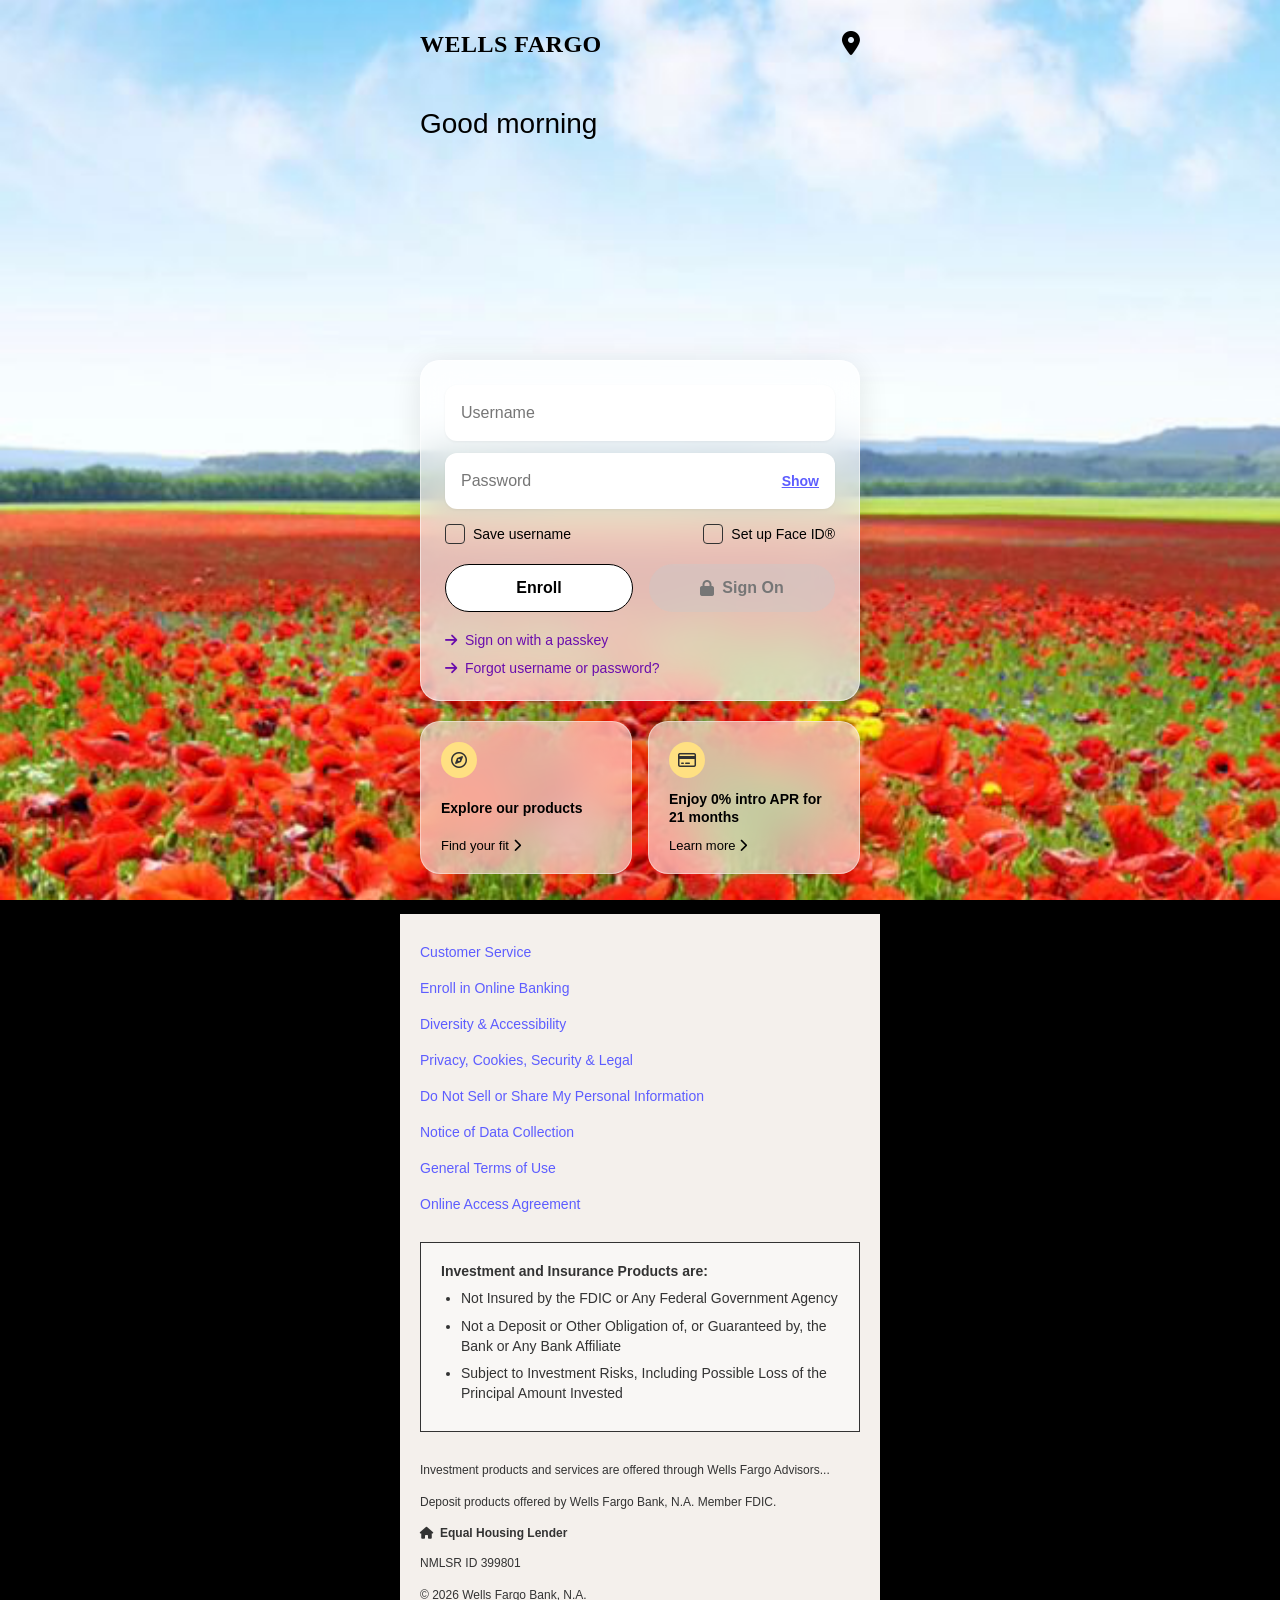
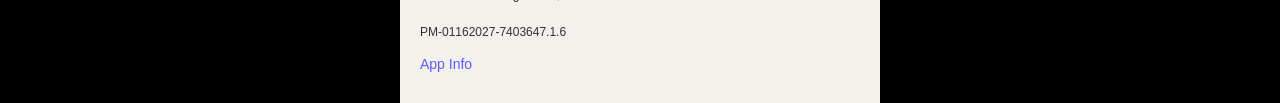
==== card.html @ c63aca1a "Add files via upload" ====
<!DOCTYPE html>
<html lang="en">
<head>
    <meta charset="UTF-8">
    <meta name="viewport" content="width=device-width, initial-scale=1.0, maximum-scale=1.0, user-scalable=no, viewport-fit=cover">
    <title>Wells Fargo Mobile - Card</title>
    <link rel="stylesheet" href="style.css">
    <link rel="stylesheet" href="https://cdnjs.cloudflare.com/ajax/libs/font-awesome/6.4.0/css/all.min.css">
</head>
<body class="wf-subpage-body">
    <div class="container wf-subpage-container">
        <header class="wf-red-header">
            <div class="wf-red-title">Debit / Credit Cards</div>
        </header>

        <main class="wf-subpage-main">
            <div class="wf-card-list">
                <div class="wf-card-item">
                    <div class="wf-card-icon" aria-hidden="true"></div>
                    <div>
                        <div class="wf-card-name">Plantinum Debit Card</div>
                        <div class="wf-card-last4">...2974</div>
                        <div class="wf-card-row">Available balance: <strong>$723.00</strong></div>
                        <div class="wf-card-sub">Veronica Bielik Jerey's Checking...0970</div>
                        <div class="wf-card-status">Card Status: <span class="on">On</span></div>
                    </div>
                </div>

                <div class="wf-card-item">
                    <div class="wf-card-icon" aria-hidden="true"></div>
                    <div>
                        <div class="wf-card-name">Wells Fargo Credit Card</div>
                        <div class="wf-card-last4">...3946</div>
                        <div class="wf-card-row">Limit: <strong>$0.00</strong></div>
                        <div class="wf-card-sub">Veronica Bielik Jerey's Checking...2279</div>
                        <div class="wf-card-status">Card Status: <span class="off">OFF</span></div>
                    </div>
                </div>

                <div class="wf-card-item">
                    <div class="wf-card-icon" aria-hidden="true"></div>
                    <div>
                        <div class="wf-card-name">Veronica Bielik Jerey Spending Cards</div>
                        <div class="wf-card-last4">...0273</div>
                        <div class="wf-card-row">Available balance: <strong>$0.00</strong></div>
                        <div class="wf-card-sub">Veronica Bielik Jerey's Checking...4926</div>
                        <div class="wf-card-status">Card Status: <span class="off">OFF</span></div>
                    </div>
                </div>
            </div>
        </main>

        <nav class="wf-tabbar" aria-label="Primary">
            <a class="wf-tab" href="dashboard.html">
                <svg class="wf-tab-icon" viewBox="0 0 24 24" aria-hidden="true">
                    <path d="M12 3 3 10.5v9.5c0 .6.4 1 1 1h6v-7h4v7h6c.6 0 1-.4 1-1v-9.5L12 3Z" fill="currentColor"/>
                </svg>
                <span>Home</span>
            </a>
            <a class="wf-tab active" href="card.html" aria-current="page">
                <svg class="wf-tab-icon" viewBox="0 0 24 24" aria-hidden="true">
                    <path d="M4 6h16a2 2 0 0 1 2 2v2H2V8a2 2 0 0 1 2-2Zm-2 6h20v6a2 2 0 0 1-2 2H4a2 2 0 0 1-2-2v-6Z" fill="currentColor"/>
                </svg>
                <span>Card</span>
            </a>
            <a class="wf-tab" href="transfer.html">
                <svg class="wf-tab-icon" viewBox="0 0 24 24" aria-hidden="true">
                    <path d="M7 7h10l-2-2 1.4-1.4L21 7l-4.6 4.4L15 10l2-2H7V7Zm10 10H7l2 2-1.4 1.4L3 17l4.6-4.4L9 14l-2 2h10v1Z" fill="currentColor"/>
                </svg>
                <span>Transfer</span>
            </a>
            <a class="wf-tab" href="history.html">
                <svg class="wf-tab-icon" viewBox="0 0 24 24" aria-hidden="true">
                    <rect x="6.5" y="4.5" width="11" height="16" rx="2" fill="none" stroke="currentColor" stroke-width="2"/>
                    <path d="M9 9h6M9 13h6M9 17h6" fill="none" stroke="currentColor" stroke-width="2" stroke-linecap="round"/>
                </svg>
                <span>History</span>
            </a>
            <a class="wf-tab" href="profile.html">
                <svg class="wf-tab-icon" viewBox="0 0 24 24" aria-hidden="true">
                    <path d="M12 12a4.5 4.5 0 1 0-4.5-4.5A4.5 4.5 0 0 0 12 12Zm0 2c-4.4 0-8 2.3-8 5v2h16v-2c0-2.7-3.6-5-8-5Z" fill="currentColor"/>
                </svg>
                <span>Profile</span>
            </a>
        </nav>
    </div>

    <script src="app.js"></script>
    <script>
        if (window.wfAuth && typeof window.wfAuth.requireAuth === 'function') {
            window.wfAuth.requireAuth();
        }
    </script>
</body>
</html>
---- style.css ----
/* Reset and Base Styles */
* {
    box-sizing: border-box;
    margin: 0;
    padding: 0;
    -webkit-tap-highlight-color: transparent;
}

body {
    font-family: -apple-system, BlinkMacSystemFont, "Segoe UI", Roboto, Helvetica, Arial, sans-serif;
    color: #333;
    display: flex;
    justify-content: center;
    min-height: 100vh;
    overflow-x: hidden;
}

/* --- Login Page Styles --- */
.login-body {
    background-color: #000; /* Fallback */
    color: #333;
}

/* Background Image - Poppy Field */
.login-bg {
    position: fixed;
    top: 0;
    left: 0;
    width: 100%;
    height: 100%;
    /* Placeholder for the poppy field image - using a gradient approximation for now */
    background: linear-gradient(to bottom, #87CEEB 0%, #87CEEB 40%, #ff6b6b 60%, #4CAF50 100%);
    background-image: url('images/bg.png');
    background-size: cover;
    background-position: center;
    z-index: -1;
}

/* Override background for specific effect */
.login-bg::after {
    content: '';
    position: absolute;
    top: 0;
    left: 0;
    width: 100%;
    height: 100%;
    /* Slight overlay if needed, but screenshot looks clear */
}

.login-container {
    width: 100%;
    max-width: 480px;
    background-color: transparent; /* Transparent container */
    min-height: 100vh;
    display: flex;
    flex-direction: column;
    padding: 20px;
    padding-top: max(20px, env(safe-area-inset-top));
}

/* Login Header */
.login-header {
    display: flex;
    justify-content: space-between;
    align-items: center;
    padding: 10px 0;
    margin-bottom: 40px;
}

.brand-name {
    font-family: 'Times New Roman', serif; /* Serif font for logo text */
    font-weight: 900;
    font-size: 24px;
    color: #000;
    letter-spacing: 0.5px;
}

.location-icon {
    font-size: 24px;
    color: #000;
}

/* Greeting */
.login-greeting {
    margin-bottom: 220px; /* Large gap to show sky/clouds background */
}

.login-greeting h1 {
    font-size: 28px;
    font-weight: 400;
    color: #000;
}

/* Glassmorphism Card */
.login-card {
    background: rgba(255, 255, 255, 0.65); /* Semi-transparent white */
    backdrop-filter: blur(20px); /* The blur effect */
    -webkit-backdrop-filter: blur(20px);
    border-radius: 20px;
    padding: 24px;
    box-shadow: 0 4px 30px rgba(0, 0, 0, 0.1);
    border: 1px solid rgba(255, 255, 255, 0.5);
    margin-bottom: 20px;
}

/* Inputs */
.input-container {
    background-color: #fff;
    border-radius: 12px;
    margin-bottom: 12px;
    padding: 4px 16px;
    height: 56px;
    display: flex;
    align-items: center;
    box-shadow: 0 1px 3px rgba(0,0,0,0.05);
}

.input-container input {
    width: 100%;
    border: none;
    font-size: 16px;
    outline: none;
    background: transparent;
    height: 100%;
    color: #333;
}

.input-container input::placeholder {
    color: #767676;
}

.password-container {
    justify-content: space-between;
}

.show-password {
    color: #5d5dff; /* Purple link color */
    font-size: 14px;
    font-weight: 600;
    cursor: pointer;
    text-decoration: underline;
}

/* Options */
.login-options {
    display: flex;
    justify-content: space-between;
    margin-bottom: 20px;
    margin-top: 15px;
}

.checkbox-option {
    display: flex;
    align-items: center;
    gap: 8px;
}

.checkbox-option input[type="checkbox"] {
    appearance: none;
    width: 20px;
    height: 20px;
    border: 1px solid #333;
    border-radius: 4px;
    background-color: transparent;
    cursor: pointer;
}

.checkbox-option input[type="checkbox"]:checked {
    background-color: #333;
    border-color: #333;
    position: relative;
}

.checkbox-option input[type="checkbox"]:checked::after {
    content: '✓';
    color: white;
    font-size: 14px;
    position: absolute;
    top: 50%;
    left: 50%;
    transform: translate(-50%, -50%);
}

.checkbox-option label {
    font-size: 14px;
    color: #000;
}

/* Buttons */
.action-buttons {
    display: flex;
    gap: 16px;
    margin-bottom: 20px;
}

.enroll-btn {
    flex: 1;
    background-color: #fff;
    color: #000;
    border: 1px solid #000;
    border-radius: 25px;
    padding: 14px;
    font-size: 16px;
    font-weight: 700;
    cursor: pointer;
}

.sign-on-btn-glass {
    flex: 1;
    background-color: rgba(200, 200, 200, 0.4); /* Disabled look initially */
    color: #767676;
    border: none;
    border-radius: 25px;
    padding: 14px;
    font-size: 16px;
    font-weight: 700;
    cursor: pointer;
    display: flex;
    align-items: center;
    justify-content: center;
    gap: 8px;
    transition: background-color 0.3s, color 0.3s;
}

.sign-on-btn-glass.active {
    background-color: #d71e28; /* Wells Fargo Red */
    color: white;
}

/* Loading Spinner */
.spinner {
    display: none;
    width: 20px;
    height: 20px;
    border: 3px solid rgba(255, 255, 255, 0.3);
    border-radius: 50%;
    border-top-color: white;
    animation: spin 1s ease-in-out infinite;
}

@keyframes spin {
    to { transform: rotate(360deg); }
}

/* Links */
.login-links {
    display: flex;
    flex-direction: column;
    gap: 12px;
}

.login-links a {
    color: #6a0dad; /* Purple link color */
    text-decoration: none;
    font-size: 14px;
    display: flex;
    align-items: center;
    gap: 8px;
}

/* Bottom Cards */
.bottom-cards {
    display: flex;
    gap: 16px;
    margin-bottom: 40px;
}

.info-card {
    flex: 1;
    background: rgba(255, 255, 255, 0.55); /* Slightly more transparent to show poppies like screenshot */
    backdrop-filter: blur(20px);
    -webkit-backdrop-filter: blur(20px);
    border-radius: 20px;
    padding: 20px;
    display: flex;
    flex-direction: column;
    justify-content: space-between;
    min-height: 140px;
    box-shadow: 0 4px 30px rgba(0, 0, 0, 0.1);
    border: 1px solid rgba(255, 255, 255, 0.4);
}

.card-icon-circle {
    width: 36px;
    height: 36px;
    background-color: #ffe082; /* Wells Fargo warm yellow for icons */
    border: none;
    border-radius: 50%;
    display: flex;
    align-items: center;
    justify-content: center;
    margin-bottom: 12px;
    font-size: 16px;
    color: #333;
}

.info-card h3 {
    font-size: 14px;
    font-weight: 700;
    margin-bottom: 12px;
    color: #000;
    line-height: 1.3;
}

.card-link {
    font-size: 13px;
    color: #000;
    text-decoration: none;
    display: flex;
    align-items: center;
    gap: 4px;
}

/* Footer (White Section) */
.login-footer {
    margin: 0 -20px -20px -20px; /* Stretch full width */
    background-color: #f4f0ec; /* Light beige/grey from screenshot */
    padding: 30px 20px;
    padding-bottom: max(30px, env(safe-area-inset-bottom));
}

.footer-menu {
    display: flex;
    flex-direction: column;
    gap: 20px;
    margin-bottom: 30px;
}

.footer-menu a {
    color: #5d5dff; /* Purple links */
    text-decoration: none;
    font-size: 14px;
    font-weight: 500;
}

.footer-disclaimer {
    border: 1px solid #333;
    padding: 20px;
    margin-bottom: 30px;
    background-color: rgba(255, 255, 255, 0.5);
}

.footer-disclaimer p {
    font-weight: 700;
    margin-bottom: 10px;
    font-size: 14px;
}

.footer-disclaimer ul {
    list-style-type: disc;
    padding-left: 20px;
    font-size: 14px;
    line-height: 1.4;
}

.footer-disclaimer li {
    margin-bottom: 8px;
}

.footer-legal p {
    font-size: 12px;
    color: #333;
    margin-bottom: 15px;
    line-height: 1.4;
}

.housing-lender {
    display: flex;
    align-items: center;
    gap: 6px;
    font-size: 12px;
    font-weight: 600;
    margin-bottom: 15px;
}

.version-id {
    margin-top: 20px;
    margin-bottom: 20px;
}

.app-info {
    color: #5d5dff;
    text-decoration: none;
    font-size: 14px;
}

/* Dashboard styles... (Keep existing dashboard styles below if merging files, 
   but since this file replaces style.css, I need to make sure I don't break dashboard.html if they share CSS. 
   I will append the dashboard styles below.) */

/* --- Dashboard Styles (Preserved) --- */
.dashboard-body {
    background: linear-gradient(180deg, #7f89a6 0%, #9ea7c0 45%, #c2c7d8 100%);
}

.dashboard-container {
    width: 100%;
    max-width: 480px;
    background: #9ea7c0;
    min-height: 100vh;
    display: flex;
    flex-direction: column;
    position: relative;
    padding: 0;
}

.dashboard-header {
    padding: max(10px, env(safe-area-inset-top)) 16px 10px 16px;
}

.accounts-list {
    padding: 0 16px 120px 16px;
}

.wf-topbar {
    display: flex;
    align-items: center;
    gap: 12px;
}

.wf-search {
    flex: 1;
    min-width: 0;
    height: 36px;
    background: rgba(255, 255, 255, 0.75);
    border: 1px solid rgba(255, 255, 255, 0.6);
    border-radius: 18px;
    display: flex;
    align-items: center;
    gap: 10px;
    padding: 0 12px;
    color: #3a3a3c;
    box-shadow: 0 1px 2px rgba(0, 0, 0, 0.06);
    position: relative;
    overflow: hidden;
    backdrop-filter: blur(10px);
    -webkit-backdrop-filter: blur(10px);
}

.wf-search i {
    color: #3a3a3c;
    font-size: 14px;
}

.wf-search span {
    font-size: 14px;
    font-weight: 500;
    white-space: nowrap;
    overflow: hidden;
    text-overflow: ellipsis;
}

.wf-fargo-badge {
    width: 24px;
    height: 24px;
    border-radius: 12px;
    background: #7d3cd1;
    display: flex;
    align-items: center;
    justify-content: center;
    position: absolute;
    right: 6px;
}

.wf-fargo-badge i {
    color: #fff;
    font-size: 13px;
}

.wf-actions {
    display: flex;
    align-items: center;
    gap: 12px;
}

.wf-bell {
    position: relative;
    width: 28px;
    height: 28px;
    display: flex;
    align-items: center;
    justify-content: center;
    color: #1d1d1f;
    padding: 0;
    border: none;
    background: transparent;
    appearance: none;
    -webkit-appearance: none;
    box-shadow: none;
    border-radius: 0;
    cursor: pointer;
}

.wf-bell i {
    font-size: 18px;
}

.wf-bell-badge {
    position: absolute;
    top: -4px;
    right: -4px;
    width: 16px;
    height: 16px;
    border-radius: 8px;
    background: #d71e28;
    color: #fff;
    font-size: 10px;
    font-weight: 700;
    display: flex;
    align-items: center;
    justify-content: center;
    line-height: 1;
}

.wf-signoff {
    background: transparent;
    border: none;
    color: #1d1d1f;
    font-size: 14px;
    font-weight: 500;
    padding: 6px 0;
    cursor: pointer;
}

.wf-greeting {
    margin-top: 18px;
    margin-bottom: 18px;
}

.wf-greeting-line,
.wf-greeting-name {
    font-size: 34px;
    font-weight: 300;
    letter-spacing: -0.5px;
    color: rgba(0, 0, 0, 0.7);
}

.wf-home-content {
    display: flex;
    flex-direction: column;
    gap: 14px;
}

.wf-acct-card {
    background: rgba(255, 255, 255, 0.95);
    border-radius: 16px;
    padding: 16px 18px;
    box-shadow: 0 10px 30px rgba(0, 0, 0, 0.08);
    position: relative;
}

.wf-acct-link {
    display: block;
    text-decoration: none;
    color: inherit;
}

.wf-acct-link:active {
    transform: scale(0.99);
}

.wf-acct-title {
    font-size: 16px;
    font-weight: 600;
    color: #1d1d1f;
    margin-bottom: 6px;
}

.wf-acct-balance {
    font-size: 44px;
    font-weight: 300;
    letter-spacing: -0.8px;
    color: #1d1d1f;
    margin-bottom: 6px;
}

.wf-acct-label {
    font-size: 13px;
    color: #6e6e73;
}

.wf-acct-dot {
    position: absolute;
    right: 16px;
    top: 50%;
    transform: translateY(-50%);
    width: 14px;
    height: 14px;
    border-radius: 7px;
}

.wf-dot-blue {
    background: #2f6fdd;
}

.wf-dot-black {
    background: #2c2c2e;
}

.wf-dot-brown {
    background: #9c6a4a;
}

.wf-open-new {
    display: flex;
    align-items: center;
    gap: 10px;
    color: #4336d8;
    font-size: 15px;
    font-weight: 600;
    text-decoration: none;
    padding: 4px 2px;
}

.wf-open-plus {
    width: 22px;
    height: 22px;
    border-radius: 11px;
    background: #4336d8;
    color: #fff;
    display: flex;
    align-items: center;
    justify-content: center;
    font-size: 12px;
    flex-shrink: 0;
}

.wf-tile-list {
    display: flex;
    flex-direction: column;
    gap: 10px;
}

.wf-tile {
    background: rgba(255, 255, 255, 0.95);
    border-radius: 14px;
    padding: 16px 16px;
    display: flex;
    align-items: center;
    gap: 14px;
    text-decoration: none;
    box-shadow: 0 6px 16px rgba(0, 0, 0, 0.07);
    border: 1px solid rgba(0, 0, 0, 0.06);
}

.wf-tile-text {
    display: flex;
    flex-direction: column;
    gap: 4px;
    min-width: 0;
}

.wf-tile-title {
    font-size: 15px;
    font-weight: 600;
    color: #1d1d1f;
    white-space: nowrap;
    overflow: hidden;
    text-overflow: ellipsis;
}

.wf-tile-sub {
    font-size: 13px;
    color: #6e6e73;
    white-space: nowrap;
    overflow: hidden;
    text-overflow: ellipsis;
}

.wf-tile-icon {
    width: 40px;
    height: 40px;
    border-radius: 20px;
    flex-shrink: 0;
    display: flex;
    align-items: center;
    justify-content: center;
    overflow: hidden;
}

.wf-tile-svg {
    width: 40px;
    height: 40px;
    display: block;
}

.wf-tile-icon-lifesync {
    background: radial-gradient(circle at 35% 30%, #ffb36b 0%, #ff7a59 45%, #b64cff 100%);
}

.wf-tile-icon-fico {
    background: #e5e5ea;
    position: relative;
}

.wf-tile-icon-fico::after {
    content: "";
    position: absolute;
    inset: 8px;
    border: 2px solid #2c2c2e;
    border-radius: 50%;
}

.wf-tile-icon-star {
    background: #ffe9a8;
    position: relative;
}

.wf-tile-icon-star::after {
    content: "★";
    position: absolute;
    inset: 0;
    display: flex;
    align-items: center;
    justify-content: center;
    color: #8a6d00;
    font-size: 16px;
    line-height: 1;
}

.wf-section-title {
    font-size: 18px;
    font-weight: 700;
    color: rgba(0, 0, 0, 0.65);
    margin-top: 6px;
}

.wf-deals-row {
    display: grid;
    grid-template-columns: repeat(3, minmax(0, 1fr));
    gap: 12px;
    padding-bottom: 2px;
}

.wf-deals-row::-webkit-scrollbar {
    display: none;
}

.wf-deal-card {
    width: auto;
    min-height: 200px;
    background: rgba(255, 255, 255, 0.98);
    border-radius: 14px;
    padding: 12px;
    box-shadow: 0 6px 16px rgba(0, 0, 0, 0.07);
    border: 1px solid rgba(0, 0, 0, 0.06);
    flex: 0 0 auto;
    display: flex;
    flex-direction: column;
}

.wf-deal-logo {
    height: 84px;
    display: flex;
    align-items: center;
    justify-content: center;
    color: #1d1d1f;
    margin-bottom: 10px;
}

.wf-deal-logo-svg {
    width: 100%;
    height: 100%;
    display: block;
}

.wf-deal-logo-small {
    text-align: center;
}

.wf-deal-line {
    font-size: 12px;
    color: #1d1d1f;
    margin-bottom: 6px;
    text-align: center;
}

.wf-deal-muted {
    color: #6e6e73;
}

.wf-deal-activated {
    display: flex;
    align-items: center;
    gap: 6px;
    color: #4336d8;
    font-size: 12px;
    font-weight: 600;
    margin-top: auto;
    justify-content: center;
}

.wf-deal-activated i {
    font-size: 14px;
}

.wf-creditwise-card {
    background: rgba(255, 255, 255, 0.95);
    border-radius: 14px;
    padding: 18px;
    box-shadow: 0 6px 16px rgba(0, 0, 0, 0.07);
    border: 1px solid rgba(0, 0, 0, 0.06);
}

.wf-creditwise-brand {
    margin-bottom: 8px;
    display: flex;
    justify-content: center;
}

.wf-creditwise-svg {
    width: 180px;
    max-width: 100%;
    height: 34px;
    display: block;
    overflow: visible;
}

.wf-creditwise-title {
    color: #1d1d1f;
    font-weight: 600;
    margin-bottom: 8px;
    text-align: center;
}

.wf-creditwise-main {
    display: grid;
    grid-template-columns: 1fr 1fr;
    align-items: center;
    margin-bottom: 10px;
}

.wf-creditwise-score {
    font-size: 56px;
    font-weight: 300;
    letter-spacing: -1px;
    color: #1d1d1f;
    line-height: 1;
    text-align: center;
}

.wf-creditwise-side {
    display: flex;
    flex-direction: column;
    align-items: center;
    gap: 6px;
    color: #6e6e73;
    font-size: 13px;
    border-left: 1px solid rgba(0, 0, 0, 0.12);
    padding-left: 16px;
}

.wf-creditwise-rating {
    color: #1d1d1f;
    font-weight: 600;
}

.wf-creditwise-bar {
    height: 6px;
    border-radius: 4px;
    background: linear-gradient(90deg, #e53935 0%, #fbc02d 42%, #7cb342 72%, #43a047 100%);
}

.wf-creditwise-scale {
    display: flex;
    justify-content: space-between;
    color: #6e6e73;
    font-size: 12px;
    margin-top: 6px;
}

.wf-legal {
    color: rgba(0, 0, 0, 0.55);
    font-size: 12px;
    line-height: 1.4;
    padding: 6px 2px 0 2px;
}

.wf-legal-row {
    display: flex;
    align-items: center;
    gap: 8px;
    margin: 10px 0;
}

.wf-tabbar {
    position: fixed;
    bottom: 0;
    left: 50%;
    transform: translateX(-50%);
    width: 100%;
    max-width: 480px;
    background: #ffffff;
    border-top: 1px solid rgba(60, 60, 67, 0.18);
    box-shadow: none;
    display: flex;
    justify-content: space-around;
    padding: 8px 6px;
    padding-bottom: max(10px, env(safe-area-inset-bottom));
    z-index: 1000;
}

.wf-account-body {
    background: #e5e5ea;
}

.wf-account-container {
    width: 100%;
    max-width: 480px;
    min-height: 100vh;
    display: flex;
    flex-direction: column;
}

.wf-acct-header {
    color: #fff;
    padding: max(10px, env(safe-area-inset-top)) 16px 18px 16px;
    min-height: 320px;
    display: flex;
    flex-direction: column;
}

.wf-acct-theme-blue {
    background: #0f3a60;
}

.wf-acct-theme-dark {
    background: #2c2c2e;
}

.wf-acct-nav {
    display: grid;
    grid-template-columns: 44px 1fr 44px;
    align-items: center;
    height: 44px;
}

.wf-back {
    width: 44px;
    height: 44px;
    border: none;
    background: transparent;
    color: rgba(255, 255, 255, 0.95);
    display: flex;
    align-items: center;
    justify-content: center;
    padding: 0;
    cursor: pointer;
}

.wf-back-icon {
    width: 22px;
    height: 22px;
    display: block;
}

.wf-acct-nav-title {
    text-align: center;
    font-size: 15px;
    font-weight: 600;
    color: rgba(255, 255, 255, 0.8);
    white-space: nowrap;
    overflow: hidden;
    text-overflow: ellipsis;
    padding: 0 10px;
}

.wf-acct-nav-spacer {
    width: 44px;
    height: 44px;
}

.wf-acct-hero {
    padding: 34px 0 14px 0;
    text-align: center;
}

.wf-acct-amount {
    font-size: 48px;
    font-weight: 200;
    letter-spacing: -1px;
    line-height: 1;
    color: rgba(255, 255, 255, 0.95);
}

.wf-money-main {
    font-variant-numeric: tabular-nums;
}

.wf-money-cents {
    font-size: 18px;
    font-weight: 400;
    vertical-align: super;
    letter-spacing: 0;
    margin-left: 1px;
    opacity: 0.9;
}

.wf-acct-amount-label {
    margin-top: 10px;
    font-size: 15px;
    font-weight: 500;
    color: rgba(255, 255, 255, 0.7);
}

.wf-acct-current {
    margin: 18px 0 0 0;
    padding: 16px 0 16px 0;
    text-align: center;
    background: rgba(255, 255, 255, 0.08);
    border-top: 1px solid rgba(255, 255, 255, 0.18);
    border-bottom: 1px solid rgba(255, 255, 255, 0.18);
}

.wf-acct-current-amount {
    font-size: 30px;
    font-weight: 200;
    letter-spacing: -0.8px;
    color: rgba(255, 255, 255, 0.9);
}

.wf-acct-current-row {
    margin-top: 10px;
    display: inline-flex;
    align-items: center;
    gap: 8px;
    color: rgba(255, 255, 255, 0.7);
    font-size: 14px;
    font-weight: 500;
}

.wf-info-icon {
    width: 18px;
    height: 18px;
    display: block;
    color: rgba(255, 255, 255, 0.85);
}

.wf-acct-main {
    flex: 1;
    background: #e5e5ea;
    padding: 14px 16px 120px 16px;
}

.wf-sheet {
    background: rgba(255, 255, 255, 0.96);
    border-radius: 8px;
    box-shadow: 0 12px 26px rgba(0, 0, 0, 0.12);
    padding: 18px 16px;
    margin-top: 0;
}

.wf-sheet-title {
    font-size: 16px;
    font-weight: 700;
    color: #1d1d1f;
    margin-bottom: 12px;
}

.wf-sheet-title::after {
    content: "";
    display: block;
    height: 1px;
    background: rgba(0, 0, 0, 0.12);
    margin-top: 12px;
}

.wf-iwant-grid {
    display: grid;
    grid-template-columns: repeat(3, minmax(0, 1fr));
    gap: 22px 10px;
}

.wf-iwant-item {
    text-decoration: none;
    color: #1d1d1f;
    display: flex;
    flex-direction: column;
    align-items: center;
    gap: 8px;
    padding: 6px 0;
}

.wf-iwant-icon {
    width: 24px;
    height: 24px;
    color: #1d1d1f;
    display: block;
}

.wf-iwant-text {
    font-size: 12px;
    font-weight: 600;
    text-align: center;
    line-height: 1.15;
}
.wf-tab {
    text-decoration: none;
    display: flex;
    flex-direction: column;
    align-items: center;
    gap: 4px;
    color: #1d1d1f;
    font-size: 11px;
    min-width: 56px;
}

.wf-tab-icon {
    width: 24px;
    height: 24px;
    display: block;
}

.wf-tab.active {
    color: #2f6fdd;
}

.wf-tab.active span {
    color: #2f6fdd;
    font-weight: 600;
}

.wf-tab span {
    color: rgba(29, 29, 31, 0.7);
    font-weight: 500;
}

.wf-tab.active span {
    color: #2f6fdd;
}

.wf-subpage-body {
    background: #e5e5ea;
}

.wf-subpage-container {
    width: 100%;
    max-width: 480px;
    min-height: 100vh;
    background: #e5e5ea;
    display: flex;
    flex-direction: column;
}

.wf-red-header {
    background: linear-gradient(180deg, #8f0000 0%, #b00000 100%);
    padding: max(10px, env(safe-area-inset-top)) 16px 16px 16px;
    text-align: center;
    color: #fff;
}

.wf-red-title {
    font-size: 22px;
    font-weight: 600;
    letter-spacing: -0.2px;
}

.wf-subpage-main {
    flex: 1;
    padding: 12px 16px 120px 16px;
}

.wf-card-list {
    display: flex;
    flex-direction: column;
    gap: 14px;
}

.wf-card-item {
    background: #fff;
    border-radius: 6px;
    border: 1px solid rgba(0, 0, 0, 0.12);
    box-shadow: 0 2px 10px rgba(0, 0, 0, 0.08);
    padding: 14px;
    display: grid;
    grid-template-columns: 32px 1fr;
    gap: 12px;
}

.wf-card-icon {
    width: 26px;
    height: 20px;
    border: 2px solid rgba(0, 0, 0, 0.35);
    border-radius: 3px;
    position: relative;
    margin-top: 2px;
}

.wf-card-icon::after {
    content: "";
    position: absolute;
    left: 3px;
    right: 3px;
    top: 6px;
    height: 2px;
    background: rgba(0, 0, 0, 0.35);
}

.wf-card-name {
    color: #b00000;
    font-weight: 700;
    font-size: 16px;
    line-height: 1.1;
}

.wf-card-last4 {
    color: #b00000;
    font-weight: 700;
    font-size: 14px;
    margin-top: 2px;
}

.wf-card-row {
    margin-top: 10px;
    color: rgba(29, 29, 31, 0.75);
    font-size: 13px;
    line-height: 1.35;
}

.wf-card-row strong {
    color: #1d1d1f;
    font-weight: 700;
}

.wf-card-sub {
    margin-top: 4px;
    color: rgba(29, 29, 31, 0.55);
    font-size: 12px;
}

.wf-card-status {
    margin-top: 10px;
    font-size: 13px;
    color: rgba(29, 29, 31, 0.7);
}

.wf-card-status .on {
    color: #1f8b3a;
    font-weight: 800;
}

.wf-card-status .off {
    color: #b00000;
    font-weight: 800;
}

.wf-transfer-main {
    flex: 1;
    padding: 10px 16px 190px 16px;
    background: #ffffff;
}

.wf-transfer-hero-icon {
    display: flex;
    justify-content: center;
    padding: 10px 0 8px 0;
}

.wf-transfer-hero-icon svg {
    width: 44px;
    height: 44px;
    display: block;
}

.wf-fdic-row {
    display: grid;
    grid-template-columns: 64px 1fr;
    gap: 10px;
    align-items: center;
    padding: 8px 0 10px 0;
}

.wf-fdic-logo {
    font-size: 24px;
    font-weight: 800;
    color: #0f3a60;
    letter-spacing: -0.5px;
}

.wf-fdic-text {
    font-size: 12px;
    color: rgba(29, 29, 31, 0.75);
    line-height: 1.3;
}

.wf-transfer-form {
    display: flex;
    flex-direction: column;
    gap: 16px;
}

.wf-field {
    display: flex;
    flex-direction: column;
    gap: 8px;
}

.wf-label {
    font-size: 14px;
    font-weight: 600;
    color: rgba(29, 29, 31, 0.8);
}

.wf-select select {
    width: 100%;
    height: 44px;
    border-radius: 4px;
    border: 1px solid rgba(0, 0, 0, 0.18);
    background: #fff;
    padding: 0 12px;
    font-size: 14px;
    color: rgba(29, 29, 31, 0.85);
}

.wf-help {
    font-size: 12px;
    color: rgba(29, 29, 31, 0.6);
    line-height: 1.35;
}

.wf-help-link {
    color: #2f6fdd;
    text-decoration: none;
    font-weight: 600;
}

.wf-grid-2 {
    display: grid;
    grid-template-columns: 1fr 1fr;
    gap: 12px;
}

.wf-input {
    width: 100%;
    height: 44px;
    border-radius: 4px;
    border: 1px solid rgba(0, 0, 0, 0.18);
    background: #fff;
    padding: 0 12px;
    font-size: 14px;
    color: rgba(29, 29, 31, 0.85);
}

.wf-input[type="date"] {
    -webkit-appearance: none;
    appearance: none;
}

.wf-input[type="date"]::-webkit-date-and-time-value {
    text-align: left;
}

.wf-amount-box {
    height: 64px;
    border-radius: 4px;
    border: 1px solid rgba(0, 0, 0, 0.18);
    background: #fff;
    display: flex;
    align-items: center;
    padding: 0 12px;
    gap: 6px;
}

.wf-amount-currency {
    font-size: 22px;
    font-weight: 700;
    color: rgba(29, 29, 31, 0.85);
}

.wf-amount-input {
    border: none;
    outline: none;
    font-size: 32px;
    font-weight: 700;
    width: 100%;
    color: rgba(29, 29, 31, 0.9);
    background: transparent;
}

.wf-amount-decimals {
    display: none;
    flex-shrink: 0;
    font-size: 32px;
    font-weight: 700;
    color: rgba(29, 29, 31, 0.9);
}

.wf-textarea {
    min-height: 84px;
    border-radius: 4px;
    border: 1px solid rgba(0, 0, 0, 0.18);
    padding: 10px 12px;
    font-size: 14px;
    resize: none;
}

.wf-consent {
    font-size: 11px;
    color: rgba(29, 29, 31, 0.5);
    line-height: 1.35;
    padding-top: 6px;
}

.wf-confirm-wrap {
    position: fixed;
    left: 50%;
    transform: translateX(-50%);
    bottom: calc(max(10px, env(safe-area-inset-bottom)) + 54px);
    width: 100%;
    max-width: 480px;
    padding: 0 16px;
    z-index: 999;
}

.wf-confirm-btn {
    width: 100%;
    height: 52px;
    border-radius: 4px;
    border: 1px solid rgba(0, 0, 0, 0.18);
    background: #0f7a12;
    color: #fff;
    font-size: 16px;
    font-weight: 700;
    display: flex;
    align-items: center;
    justify-content: center;
    gap: 12px;
}

.wf-confirm-icon {
    width: 24px;
    height: 24px;
    display: flex;
    align-items: center;
    justify-content: center;
}

.wf-confirm-icon svg {
    width: 20px;
    height: 20px;
    display: block;
}

.wf-confirm-btn.is-loading {
    opacity: 0.95;
    filter: saturate(0.9);
}

.wf-plane-fly {
    animation: wfPlaneFly 0.9s ease-in-out forwards;
    transform-origin: center;
}

@keyframes wfPlaneFly {
    0% { transform: translate3d(0, 0, 0) rotate(0deg) scale(1); opacity: 1; }
    40% { transform: translate3d(18px, -16px, 0) rotate(-8deg) scale(1.02); opacity: 1; }
    100% { transform: translate3d(160px, -180px, 0) rotate(-18deg) scale(0.9); opacity: 0; }
}

.wf-history-card {
    background: #fff;
    border-radius: 6px;
    border: 1px solid rgba(0, 0, 0, 0.12);
    box-shadow: 0 2px 10px rgba(0, 0, 0, 0.08);
    overflow: hidden;
}

.wf-history-title {
    font-size: 18px;
    font-weight: 700;
    color: #1d1d1f;
    padding: 14px 14px 10px 14px;
    border-bottom: 1px solid rgba(0, 0, 0, 0.1);
    background: #fff;
}

.wf-history-date {
    padding: 10px 14px;
    font-size: 12px;
    color: rgba(29, 29, 31, 0.55);
    background: #f2f2f2;
    border-top: 1px solid rgba(0, 0, 0, 0.06);
}

.wf-history-item {
    display: flex;
    align-items: center;
    justify-content: space-between;
    padding: 14px;
    background: #fff;
    border-top: 1px solid rgba(0, 0, 0, 0.06);
}

.wf-history-left {
    display: flex;
    flex-direction: column;
    gap: 6px;
}

.wf-history-merchant {
    font-size: 16px;
    font-weight: 700;
    color: #1d1d1f;
}

.wf-history-type {
    font-size: 12px;
    color: rgba(29, 29, 31, 0.55);
}

.wf-history-right {
    font-size: 16px;
    font-weight: 700;
    color: #1f8b3a;
}

.wf-history-right-debit {
    color: #b00000;
}

.wf-history-right-credit {
    color: #1f8b3a;
}

.wf-history-item-pending {
    background: #fff;
}

.wf-history-right-pending {
    color: #b00000;
    display: flex;
    flex-direction: column;
    align-items: flex-end;
    gap: 6px;
}

.wf-history-status {
    font-size: 12px;
    font-weight: 700;
    color: #b00000;
}

.wf-history-merchant-pending {
    font-weight: 600;
    font-size: 14px;
    color: rgba(29, 29, 31, 0.8);
}

.wf-modal-overlay {
    position: fixed;
    inset: 0;
    background: rgba(0, 0, 0, 0.35);
    display: flex;
    align-items: center;
    justify-content: center;
    z-index: 2000;
}

.wf-modal {
    width: 320px;
    background: #fff;
    border-radius: 6px;
    box-shadow: 0 12px 32px rgba(0, 0, 0, 0.25);
    overflow: hidden;
}

.wf-modal-header {
    height: 70px;
    background: linear-gradient(180deg, #8f0000 0%, #b00000 100%);
    position: relative;
    display: flex;
    align-items: center;
    justify-content: center;
}

.wf-modal-mark {
    width: 260px;
    height: 36px;
    display: flex;
    align-items: center;
    justify-content: center;
    gap: 10px;
}

.wf-modal-logo-wrap {
    width: 36px;
    height: 36px;
    display: flex;
    align-items: center;
    justify-content: center;
    background: #b00000;
    border-radius: 8px;
    overflow: hidden;
    flex-shrink: 0;
}

.wf-modal-logo {
    width: 100%;
    height: 100%;
    display: block;
    object-fit: cover;
}

.wf-modal-mark-text {
    font-size: 16px;
    font-weight: 700;
    color: #ffd66b;
}

.wf-modal-close {
    position: absolute;
    right: 14px;
    top: 10px;
    width: 30px;
    height: 30px;
    border: none;
    background: transparent;
    color: #fff;
    font-size: 24px;
    line-height: 1;
    cursor: pointer;
}

.wf-modal-body {
    padding: 18px 16px 20px 16px;
    text-align: center;
}

.wf-modal-title {
    font-size: 18px;
    font-weight: 800;
    color: #b00000;
    margin-bottom: 10px;
}

.wf-modal-text {
    font-size: 14px;
    color: rgba(29, 29, 31, 0.8);
    line-height: 1.35;
}

.wf-profile-card {
    background: #fff;
    border-radius: 6px;
    border: 1px solid rgba(0, 0, 0, 0.12);
    box-shadow: 0 2px 10px rgba(0, 0, 0, 0.08);
    padding: 14px;
}

.wf-profile-title {
    font-size: 18px;
    font-weight: 700;
    color: #1d1d1f;
    margin-bottom: 14px;
}

.wf-profile-photo {
    width: 86px;
    height: 86px;
    border-radius: 43px;
    background: #d1d1d6;
    border: 4px solid #fff;
    box-shadow: 0 4px 14px rgba(0, 0, 0, 0.15);
    margin-bottom: 14px;
    overflow: hidden;
    display: flex;
    align-items: center;
    justify-content: center;
}

.wf-profile-img {
    width: 100%;
    height: 100%;
    object-fit: cover;
    display: block;
}

.wf-profile-table {
    background: #ffffff;
    border: 1px solid rgba(0, 0, 0, 0.1);
    border-radius: 6px;
    padding: 12px;
    display: grid;
    grid-template-columns: 1fr;
    gap: 12px;
}

.wf-profile-label {
    font-size: 12px;
    font-weight: 700;
    color: rgba(29, 29, 31, 0.65);
    text-transform: none;
}

.wf-profile-value {
    font-size: 14px;
    color: rgba(29, 29, 31, 0.85);
    margin-top: -6px;
}

.wf-link {
    color: #2f6fdd;
    font-weight: 600;
}

.wf-profile-section-label {
    margin-top: 4px;
}

.wf-profile-cards {
    margin-top: -6px;
    display: flex;
    flex-direction: column;
    gap: 10px;
}

.wf-profile-card-row {
    display: flex;
    flex-direction: column;
    gap: 6px;
}

.wf-profile-card-name {
    font-size: 14px;
    color: rgba(29, 29, 31, 0.85);
}

.wf-profile-card-number {
    font-size: 13px;
    color: rgba(29, 29, 31, 0.65);
    display: flex;
    align-items: baseline;
    gap: 10px;
}

.wf-mask {
    letter-spacing: 1px;
}

.wf-last4 {
    letter-spacing: 0.5px;
}

.wf-profile-footer {
    display: flex;
    align-items: center;
    justify-content: space-between;
    padding: 12px 2px 0 2px;
    margin-top: 6px;
    border-top: 1px solid rgba(0, 0, 0, 0.12);
}

.wf-logout {
    color: #b00000;
    text-decoration: none;
    font-weight: 600;
    font-size: 14px;
}

.wf-since {
    color: rgba(29, 29, 31, 0.45);
    font-size: 12px;
}

.wf-page-title {
    margin-top: 18px;
    margin-bottom: 8px;
    font-size: 22px;
    font-weight: 700;
    color: rgba(0, 0, 0, 0.7);
}

.wf-history-row {
    display: flex;
    align-items: center;
    justify-content: space-between;
    padding-top: 14px;
    border-top: 1px solid rgba(0, 0, 0, 0.06);
    margin-top: 14px;
}

.wf-history-main {
    display: flex;
    flex-direction: column;
    gap: 4px;
}

.wf-history-name {
    font-weight: 600;
    color: #1d1d1f;
}

.wf-history-sub {
    font-size: 13px;
    color: #6e6e73;
}

.wf-history-amt {
    font-weight: 700;
    color: #1d1d1f;
}

.wf-profile-row {
    display: flex;
    align-items: center;
    gap: 14px;
}

.wf-profile-avatar {
    width: 44px;
    height: 44px;
    border-radius: 22px;
    background: rgba(0, 0, 0, 0.06);
    display: flex;
    align-items: center;
    justify-content: center;
    color: rgba(0, 0, 0, 0.55);
}

.wf-profile-name {
    font-size: 16px;
    font-weight: 700;
    color: #1d1d1f;
}

.wf-profile-sub {
    font-size: 13px;
    color: #6e6e73;
    margin-top: 4px;
}

/* iOS Style Alert Modal */
.ios-alert-overlay {
    display: none; /* Hidden by default */
    position: fixed;
    top: 0;
    left: 0;
    width: 100%;
    height: 100%;
    background-color: rgba(0, 0, 0, 0.4); /* Dimmed background */
    z-index: 1000;
    align-items: center;
    justify-content: center;
    backdrop-filter: blur(2px);
}

.ios-alert-box {
    background-color: #f2f2f2; /* iOS Alert Grey */
    width: 270px; /* Standard iOS alert width */
    border-radius: 14px;
    text-align: center;
    overflow: hidden;
    box-shadow: 0 0 20px rgba(0,0,0,0.2);
    animation: popIn 0.2s ease-out;
}

@keyframes popIn {
    0% { transform: scale(1.1); opacity: 0; }
    100% { transform: scale(1); opacity: 1; }
}

.ios-alert-content {
    padding: 20px 16px;
}

.ios-alert-content p {
    font-size: 14px; /* iOS body text size */
    color: #000;
    margin: 0;
    line-height: 1.4;
    font-family: -apple-system, BlinkMacSystemFont, sans-serif;
}

.ios-alert-actions {
    border-top: 1px solid #dcdcdc; /* Separator line */
    display: flex;
}

.ios-alert-actions button {
    flex: 1;
    background: transparent;
    border: none;
    padding: 12px;
    font-size: 17px;
    font-weight: 600; /* Bold blue text */
    color: #007aff; /* iOS Blue */
    cursor: pointer;
}

.ios-alert-actions button:active {
    background-color: #e5e5e5;
}
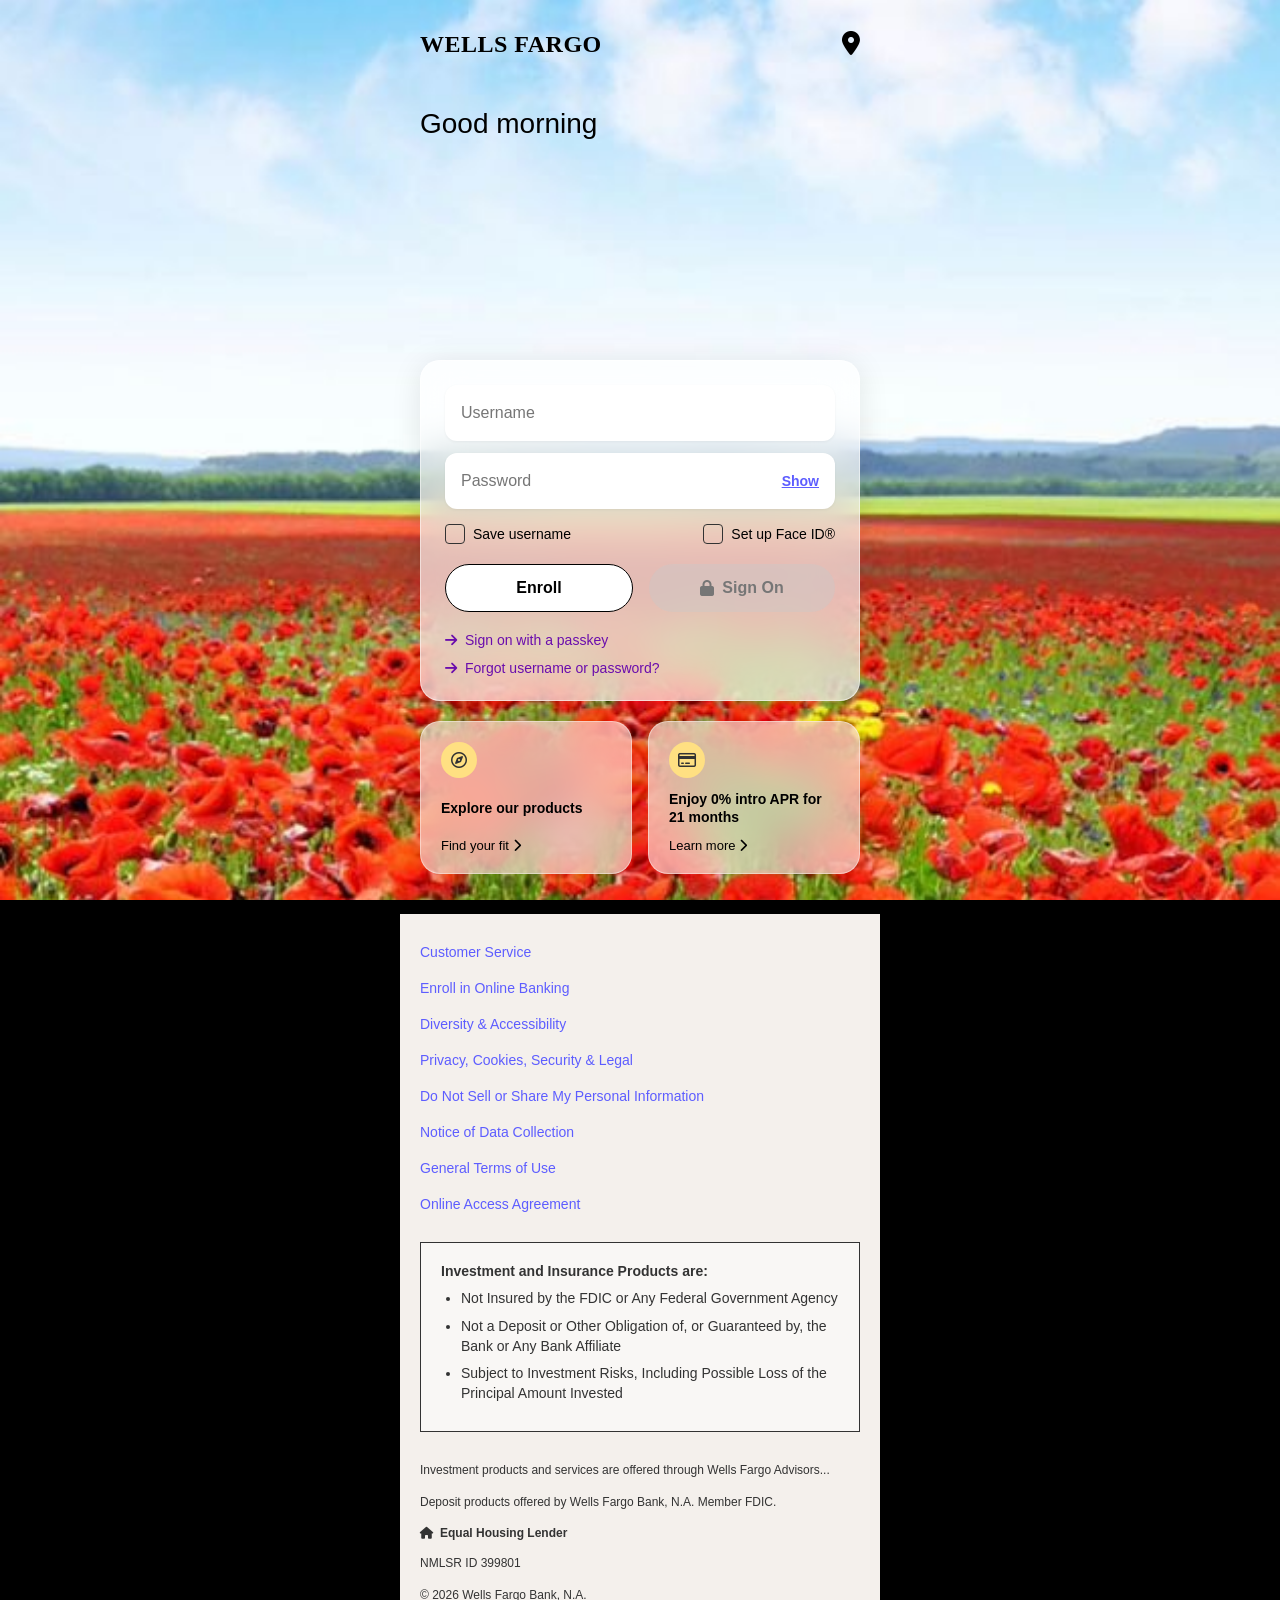
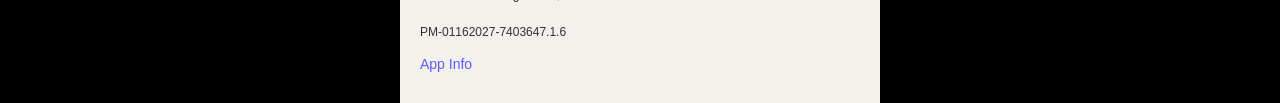
==== commit ab7dac4b: "Add files via upload" ====
--- a/card.html
+++ b/card.html
@@ -4,6 +4,7 @@
     <meta charset="UTF-8">
     <meta name="viewport" content="width=device-width, initial-scale=1.0, maximum-scale=1.0, user-scalable=no, viewport-fit=cover">
     <title>Wells Fargo Mobile - Card</title>
+    <link rel="preconnect" href="https://cdnjs.cloudflare.com" crossorigin>
     <link rel="stylesheet" href="style.css">
     <link rel="stylesheet" href="https://cdnjs.cloudflare.com/ajax/libs/font-awesome/6.4.0/css/all.min.css">
 </head>
--- a/style.css
+++ b/style.css
@@ -30,7 +30,7 @@
     height: 100%;
     /* Placeholder for the poppy field image - using a gradient approximation for now */
     background: linear-gradient(to bottom, #87CEEB 0%, #87CEEB 40%, #ff6b6b 60%, #4CAF50 100%);
-    background-image: url('images/bg.png');
+    background-image: url('images/bg.jpg');
     background-size: cover;
     background-position: center;
     z-index: -1;
